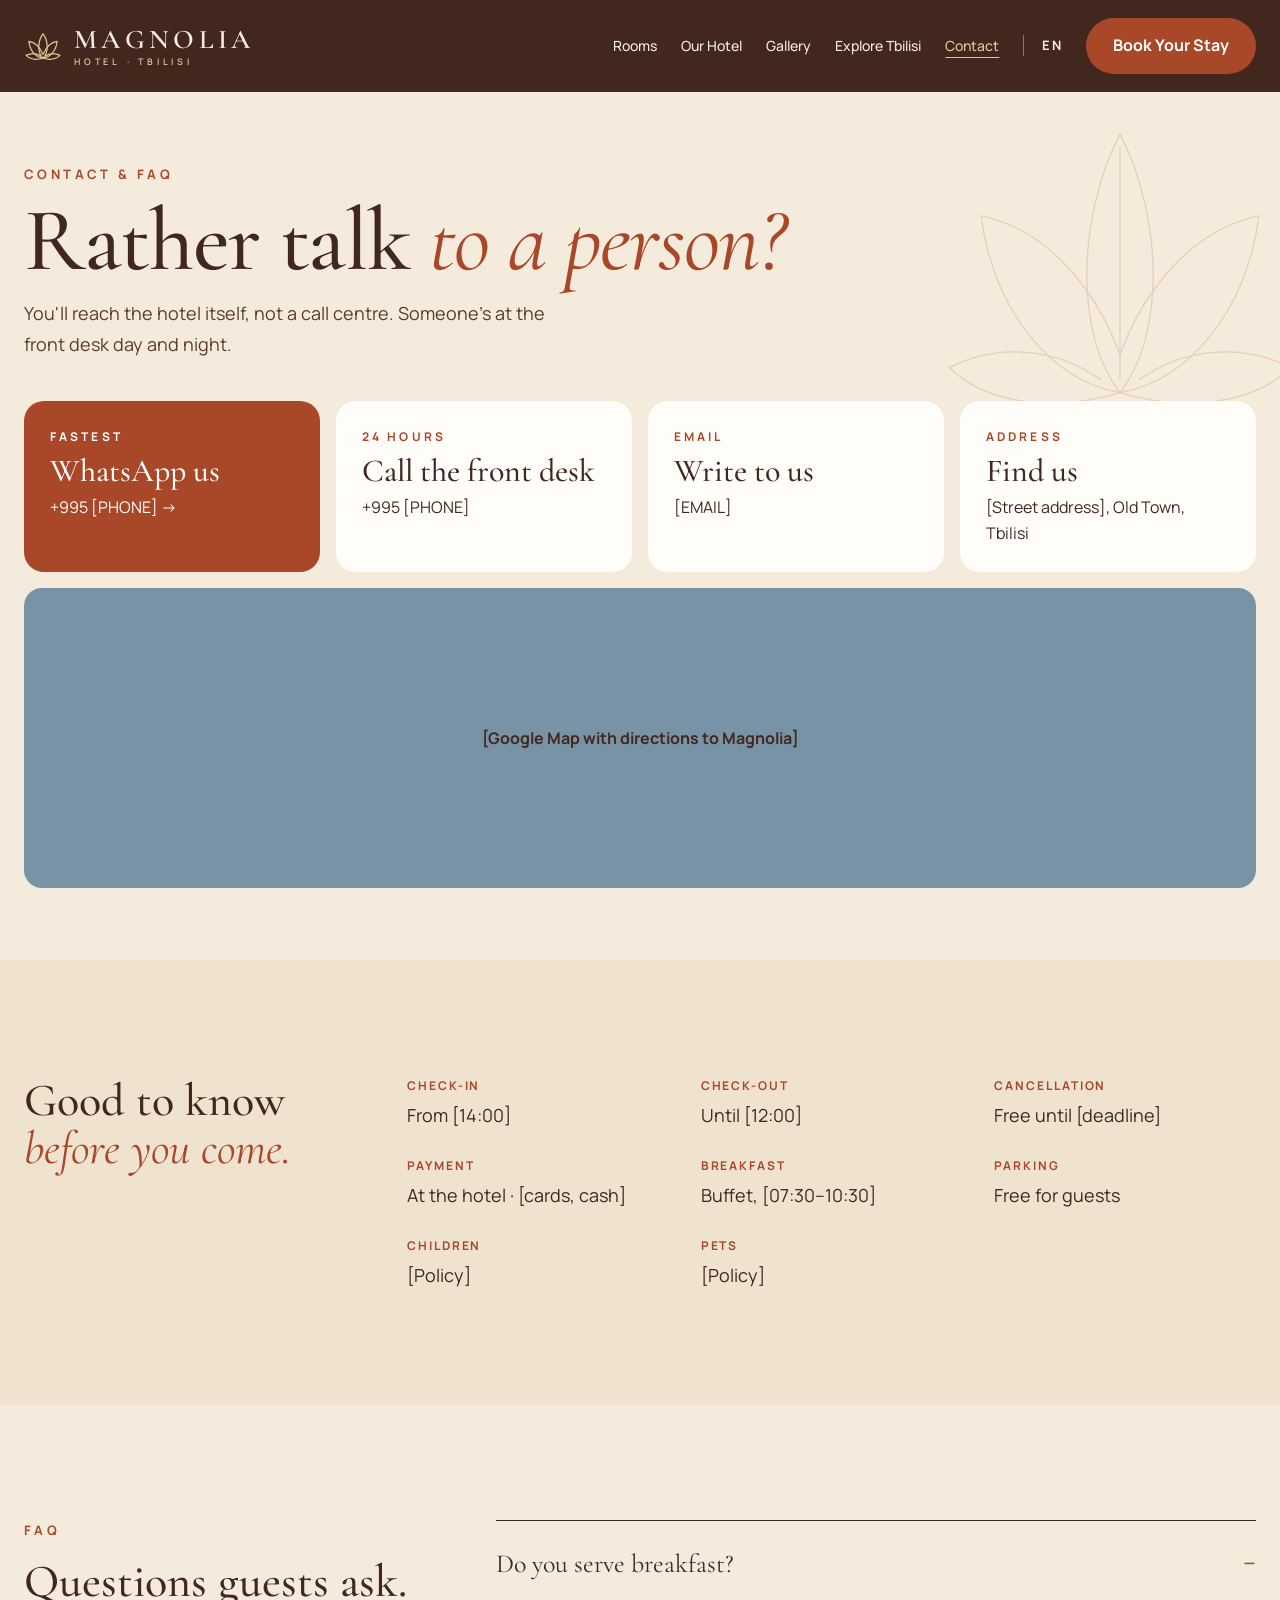
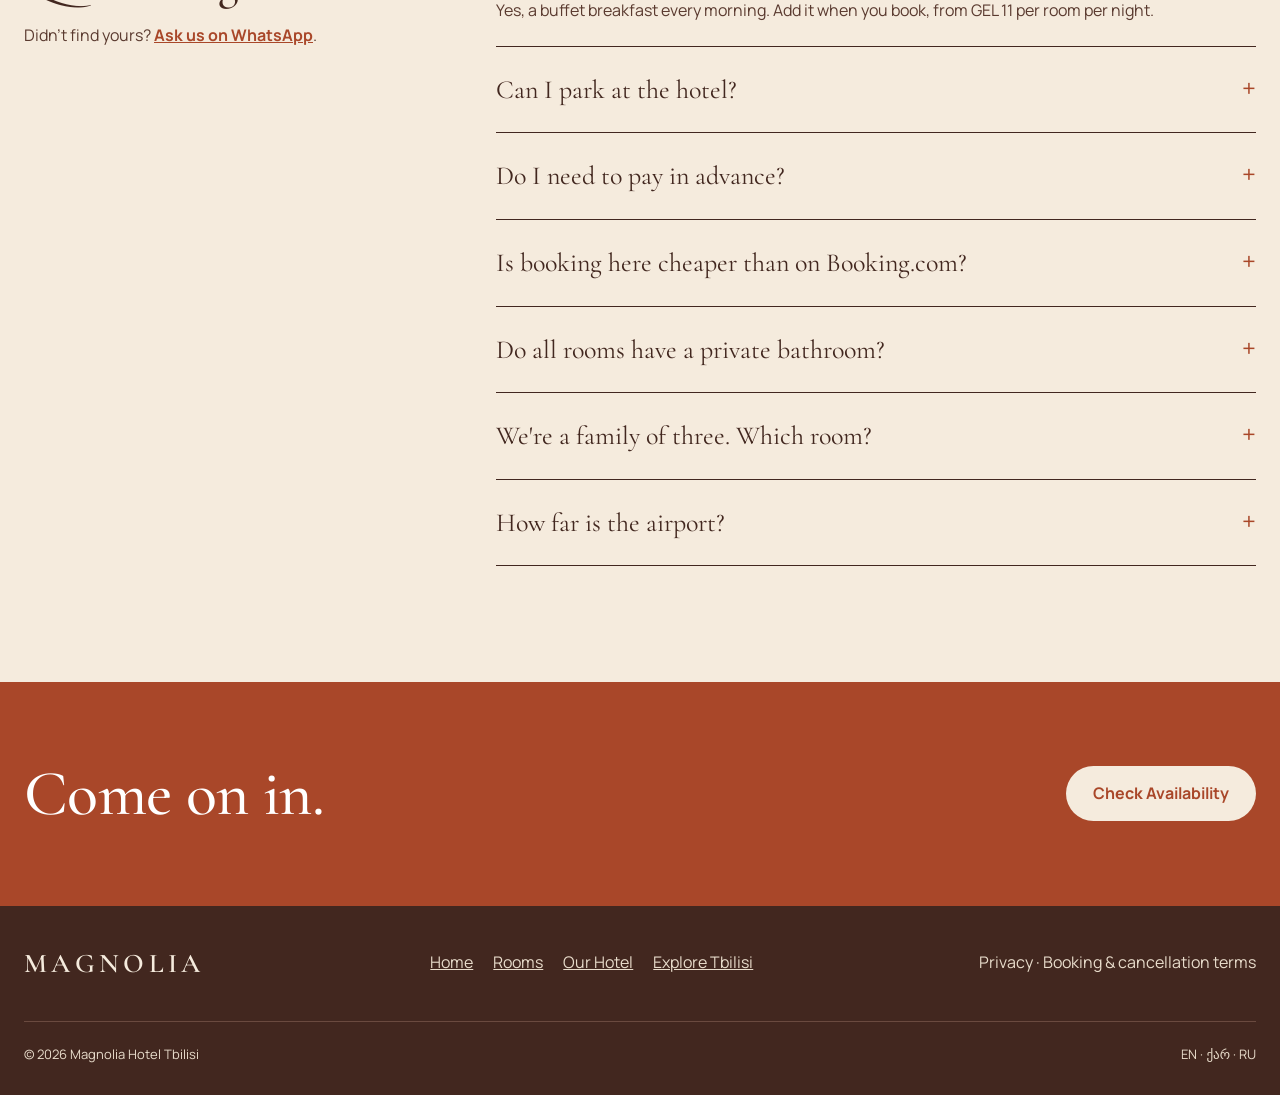
==== contact.html @ 1e83b97d "Add Magnolia Hotel website: 5 pages, booking flow, mobile layout Static HTML/CSS/JS site built from " ====
<!doctype html>
<html lang="en">
<head>
<meta charset="utf-8">
<meta name="viewport" content="width=device-width, initial-scale=1">
<title>Contact &amp; FAQ — Magnolia Hotel Tbilisi</title>
<meta name="description" content="Reach Magnolia Hotel by WhatsApp, phone or email. Check-in times, cancellation, payment, parking and answers to common questions.">
<meta name="theme-color" content="#42271F">
<link rel="icon" href="assets/img/favicon.svg" type="image/svg+xml">
<link rel="preconnect" href="https://fonts.googleapis.com">
<link rel="preconnect" href="https://fonts.gstatic.com" crossorigin>
<link href="https://fonts.googleapis.com/css2?family=Cormorant+Garamond:ital,wght@0,400;0,500;0,600;1,400;1,500&family=Manrope:wght@400;500;600;700&display=swap" rel="stylesheet">
<link rel="stylesheet" href="assets/css/styles.css">
<script type="application/ld+json">
{"@context":"https://schema.org","@type":"FAQPage","mainEntity":[
{"@type":"Question","name":"Do you serve breakfast?","acceptedAnswer":{"@type":"Answer","text":"Yes, a buffet breakfast every morning. Add it when you book, from GEL 11 per room per night."}},
{"@type":"Question","name":"Can I park at the hotel?","acceptedAnswer":{"@type":"Answer","text":"Yes. Parking is free for every guest."}},
{"@type":"Question","name":"Do I need to pay in advance?","acceptedAnswer":{"@type":"Answer","text":"No. You pay at the hotel."}},
{"@type":"Question","name":"Do all rooms have a private bathroom?","acceptedAnswer":{"@type":"Answer","text":"Yes, every room has its own bathroom, air conditioning, a flat-screen TV and free Wi-Fi."}}
]}
</script>
</head>
<body>
<svg width="0" height="0" style="position:absolute" aria-hidden="true">
<symbol id="mg-mark" viewBox="0 0 40 34"><g fill="none" stroke="currentColor" stroke-linejoin="round"><path d="M20 30 C14 24 14 12 20 4 C26 12 26 24 20 30Z"/><path d="M20 30 C12 29 6 22 5 12 C12 13 17 19 20 26"/><path d="M20 30 C28 29 34 22 35 12 C28 13 23 19 20 26"/><path d="M20 30 C13 32 6 31 2 27 C8 24 14 25 18 28"/><path d="M20 30 C27 32 34 31 38 27 C32 24 26 25 22 28"/></g></symbol>
<symbol id="mg-flower" viewBox="0 0 120 100"><g fill="none" stroke="currentColor" stroke-linejoin="round"><path d="M60 92 C46 74 46 38 60 10 C74 38 74 74 60 92Z"/><path d="M60 92 C38 88 20 66 16 36 C36 40 52 58 60 80"/><path d="M60 92 C82 88 100 66 104 36 C84 40 68 58 60 80"/><path d="M60 92 C40 98 18 96 6 84 C22 76 40 78 54 88"/><path d="M60 92 C80 98 102 96 114 84 C98 76 80 78 66 88"/><path d="M60 14 L60 88"/></g></symbol>
</svg>
<a class="skip-link" href="#main">Skip to content</a>

<header class="site-header">
<div class="container site-header__inner">
<a class="logo" href="index.html" aria-label="Magnolia Hotel Tbilisi — home">
<svg class="logo__mark" stroke-width="1.3"><use href="#mg-mark"/></svg>
<span class="logo__text"><span class="logo__name">MAGNOLIA</span><span class="logo__sub">HOTEL · TBILISI</span></span>
</a>
<button class="nav-toggle" type="button" aria-controls="site-nav" aria-expanded="false" data-nav-open aria-label="Open menu"><svg width="20" height="20" viewBox="0 0 24 24" fill="none" stroke="currentColor" stroke-width="1.8" stroke-linecap="round" aria-hidden="true"><path d="M4 8h16M4 16h16"/></svg></button>
<nav class="nav" id="site-nav" aria-label="Main">
<button class="nav-toggle nav-close" type="button" data-nav-close aria-label="Close menu"><svg width="20" height="20" viewBox="0 0 24 24" fill="none" stroke="currentColor" stroke-width="1.8" stroke-linecap="round" aria-hidden="true"><path d="M6 6l12 12M18 6L6 18"/></svg></button>
<a href="rooms.html">Rooms</a>
<a href="our-hotel.html">Our Hotel</a>
<a href="our-hotel.html#gallery">Gallery</a>
<a href="explore.html">Explore Tbilisi</a>
<a href="contact.html" aria-current="page">Contact</a>
<span class="nav__lang">EN</span>
<a class="btn btn--primary nav__cta" href="rooms.html">Book Your Stay</a>
</nav>
</div>
</header>

<main id="main">
<section class="container decor-host" style="padding-top:72px;padding-bottom:40px">
<svg class="decor decor--hide-sm" width="380" height="316" stroke-width=".4" style="right:-30px;top:10px;opacity:.18;color:var(--terracotta)" aria-hidden="true"><use href="#mg-flower"/></svg>
<div class="stack" style="gap:14px">
<p class="eyebrow">Contact &amp; FAQ</p>
<h1 class="display h1-page">Rather talk <em>to a person?</em></h1>
<p class="lead" style="max-width:560px">You'll reach the hotel itself, not a call centre. Someone's at the front desk day and night.</p>
</div>
</section>

<section class="container" aria-label="Ways to reach us" style="padding-bottom:72px">
<div class="contact-cards">
<a class="contact-card contact-card--accent" href="https://wa.me/995000000000"><span class="eyebrow">Fastest</span><strong>WhatsApp us</strong><span>+995 [PHONE] →</span></a>
<a class="contact-card" href="tel:+995000000000"><span class="eyebrow">24 hours</span><strong>Call the front desk</strong><span>+995 [PHONE]</span></a>
<a class="contact-card" href="mailto:hello@example.com"><span class="eyebrow">Email</span><strong>Write to us</strong><span>[EMAIL]</span></a>
<div class="contact-card"><span class="eyebrow">Address</span><strong>Find us</strong><address>[Street address], Old Town, Tbilisi</address></div>
</div>
<div class="map-ph" style="margin-top:16px">[Google Map with directions to Magnolia]</div>
</section>

<section class="section section--sand" aria-labelledby="know-h">
<div class="container" style="display:flex;flex-wrap:wrap;gap:40px">
<h2 id="know-h" class="h3" style="flex:1 1 260px">Good to know <em>before you come.</em></h2>
<dl class="facts" style="flex:3 1 600px">
<div><dt>CHECK-IN</dt><dd>From [14:00]</dd></div>
<div><dt>CHECK-OUT</dt><dd>Until [12:00]</dd></div>
<div><dt>CANCELLATION</dt><dd>Free until [deadline]</dd></div>
<div><dt>PAYMENT</dt><dd>At the hotel · [cards, cash]</dd></div>
<div><dt>BREAKFAST</dt><dd>Buffet, [07:30–10:30]</dd></div>
<div><dt>PARKING</dt><dd>Free for guests</dd></div>
<div><dt>CHILDREN</dt><dd>[Policy]</dd></div>
<div><dt>PETS</dt><dd>[Policy]</dd></div>
</dl>
</div>
</section>

<section class="section" aria-labelledby="faq-h">
<div class="container split" style="align-items:flex-start">
<div class="stack" style="flex:1 1 300px;gap:16px">
<p class="eyebrow">FAQ</p>
<h2 id="faq-h" class="h3">Questions guests ask.</h2>
<p class="lead" style="font-size:16px">Didn't find yours? <a href="https://wa.me/995000000000" style="font-weight:700">Ask us on WhatsApp</a>.</p>
</div>
<div class="faq" style="flex:2 1 560px">
<details open><summary>Do you serve breakfast?</summary><p>Yes, a buffet breakfast every morning. Add it when you book, from GEL 11 per room per night.</p></details>
<details><summary>Can I park at the hotel?</summary><p>Yes. Parking is free for every guest.</p></details>
<details><summary>Do I need to pay in advance?</summary><p>No. You pay at the hotel, and you can cancel free until [deadline].</p></details>
<details><summary>Is booking here cheaper than on Booking.com?</summary><p>It's never more expensive. If you find a lower price for the same room and dates, send it to us and we'll match it.</p></details>
<details><summary>Do all rooms have a private bathroom?</summary><p>Yes, every room has its own bathroom, air conditioning, a flat-screen TV and free Wi‑Fi.</p></details>
<details><summary>We're a family of three. Which room?</summary><p>The Triple Room: three beds and a balcony. For larger groups, we'll put you in rooms next to each other.</p></details>
<details><summary>How far is the airport?</summary><p>15 km. [Transfer info — confirm.]</p></details>
</div>
</div>
</section>

<section style="background:var(--terracotta);color:#fff">
<div class="container cta-band" style="padding-top:80px;padding-bottom:80px">
<h2 class="h2" style="color:#fff">Come on in.</h2>
<a class="btn btn--light" href="rooms.html">Check Availability</a>
</div>
</section>
</main>

<footer class="site-footer">
<div class="container">
<div class="footer-grid" style="align-items:center;padding:36px 0">
<span class="logo__name" style="color:var(--ivory)">MAGNOLIA</span>
<nav aria-label="Footer" style="flex-direction:row;flex-wrap:wrap;gap:20px"><a href="index.html">Home</a><a href="rooms.html">Rooms</a><a href="our-hotel.html">Our Hotel</a><a href="explore.html">Explore Tbilisi</a></nav>
<span>Privacy · Booking &amp; cancellation terms</span>
</div>
<div class="footer-bottom"><span>© 2026 Magnolia Hotel Tbilisi</span><span>EN · ქარ · RU</span></div>
</div>
</footer>

<div class="mobile-book" role="region" aria-label="Quick contact">
<span class="mobile-book__price">Questions?<strong>We answer</strong></span>
<a class="btn btn--primary" href="https://wa.me/995000000000">WhatsApp us</a>
</div>

<script src="assets/js/main.js" defer></script>
</body>
</html>
---- assets/css/styles.css ----
/* ==========================================================================
   Magnolia Hotel Tbilisi — styles
   Brand: Terracotta · Warm Ivory · Soft Gold · Dusty Blue · Dark Cocoa
   Type:  Cormorant Garamond (display) + Manrope (text)
   ========================================================================== */

:root {
  --terracotta: #A94729;
  --ivory: #F5EBDD;
  --gold: #B99559;
  --gold-light: #E2C796;
  --blue: #7793A5;
  --cocoa: #42271F;
  --cocoa-2: #533429;
  --sand: #EFE2CF;
  --paper: #FFFDF9;
  --text: #5A3A2F;
  --muted: #6B4A3E;
  --line: #E6D8C3;
  --line-2: #C9B497;
  --ok: #2F6B45;

  --font-display: 'Cormorant Garamond', Georgia, serif;
  --font-text: 'Manrope', system-ui, -apple-system, sans-serif;

  --container: 1360px;
  --gutter: 24px;
  --radius: 20px;
  --radius-lg: 28px;
  --shadow: 0 24px 60px rgba(66, 39, 31, 0.16);
}

*, *::before, *::after { box-sizing: border-box; }
html { scroll-behavior: smooth; -webkit-text-size-adjust: 100%; }
body {
  margin: 0;
  background: var(--ivory);
  color: var(--cocoa);
  font-family: var(--font-text);
  font-size: 16px;
  line-height: 1.6;
  -webkit-font-smoothing: antialiased;
}
img, svg { display: block; max-width: 100%; }
a { color: var(--terracotta); }
a:hover { color: var(--cocoa); }
button, input, select, textarea { font: inherit; color: inherit; }
:focus-visible { outline: 3px solid var(--gold); outline-offset: 3px; border-radius: 6px; }
.sr-only { position: absolute; width: 1px; height: 1px; padding: 0; margin: -1px; overflow: hidden; clip: rect(0 0 0 0); white-space: nowrap; border: 0; }
.skip-link { position: absolute; left: 16px; top: -60px; z-index: 100; background: var(--cocoa); color: var(--ivory); padding: 10px 16px; border-radius: 10px; }
.skip-link:focus { top: 16px; }

/* ---------- Layout ---------- */
.container { width: 100%; max-width: var(--container); margin: 0 auto; padding: 0 var(--gutter); }
.section { padding: clamp(72px, 9vw, 120px) 0; position: relative; }
.section--sand { background: var(--sand); }
.section--cocoa { background: var(--cocoa); color: var(--ivory); }
.decor-host { position: relative; z-index: 0; overflow: hidden; }
.decor { position: absolute; z-index: -1; pointer-events: none; }
.split { display: flex; flex-wrap: wrap; gap: clamp(40px, 6vw, 72px); align-items: center; }
.split > * { flex: 1 1 420px; min-width: 0; }
.stack { display: flex; flex-direction: column; gap: 22px; }
.section-head { display: flex; flex-wrap: wrap; gap: 20px 32px; align-items: flex-end; justify-content: space-between; margin-bottom: 40px; }

/* ---------- Type ---------- */
.eyebrow { font-size: 13px; font-weight: 700; letter-spacing: 0.26em; text-transform: uppercase; color: var(--terracotta); margin: 0; }
.section--cocoa .eyebrow, .on-dark .eyebrow { color: var(--gold); }
.display { font-family: var(--font-display); font-weight: 500; line-height: 0.95; letter-spacing: -0.015em; margin: 0; }
.display em, .h2 em, .h3 em { font-weight: 400; font-style: italic; color: var(--terracotta); }
.on-dark .display em, .section--cocoa .h2 em, .on-dark .h2 em { color: var(--gold-light); }
.h1 { font-size: clamp(52px, 8.5vw, 128px); }
.h1-page { font-size: clamp(48px, 7vw, 104px); }
.h2 { font-family: var(--font-display); font-weight: 500; font-size: clamp(40px, 5vw, 72px); line-height: 1; margin: 0; letter-spacing: -0.01em; }
.h3 { font-family: var(--font-display); font-weight: 500; font-size: clamp(32px, 3.6vw, 52px); line-height: 1.05; margin: 0; }
.lead { font-size: 18px; line-height: 1.75; color: var(--text); margin: 0; }
.section--cocoa .lead { color: #E8DCCB; }
.caption { font-family: var(--font-display); font-style: italic; font-size: 20px; margin: 0; }
.small { font-size: 13px; color: var(--muted); margin: 0; }

/* ---------- Buttons ---------- */
.btn { display: inline-flex; align-items: center; justify-content: center; gap: 10px; min-height: 52px; padding: 14px 26px; border-radius: 999px; font-weight: 700; font-size: 16px; text-decoration: none; border: 1px solid transparent; cursor: pointer; transition: transform .15s ease, background .15s ease, color .15s ease; }
.btn:hover { transform: translateY(-1px); }
.btn--primary { background: var(--terracotta); color: #fff; }
.btn--primary:hover { background: #923B21; color: #fff; }
.btn--dark { background: var(--cocoa); color: var(--ivory); }
.btn--dark:hover { background: #2F1B15; color: var(--ivory); }
.btn--light { background: var(--ivory); color: var(--terracotta); }
.btn--outline { border-color: var(--cocoa); color: var(--cocoa); background: transparent; }
.btn--outline-light { border-color: var(--ivory); color: var(--ivory); background: transparent; }
.btn--outline-light:hover { color: var(--ivory); background: rgba(245,235,221,.12); }
.btn--block { width: 100%; }
.link-arrow { display: inline-flex; align-items: center; gap: 8px; min-height: 44px; font-weight: 700; }

/* ---------- Logo ---------- */
.logo { display: inline-flex; align-items: center; gap: 12px; text-decoration: none; color: inherit; }
.logo:hover { color: inherit; }
.logo__mark { width: 38px; height: 32px; color: var(--gold-light); }
.logo__text { display: flex; flex-direction: column; line-height: 1; }
.logo__name { font-family: var(--font-display); font-size: 27px; font-weight: 600; letter-spacing: 0.16em; }
.logo__sub { font-size: 9px; font-weight: 600; letter-spacing: 0.42em; margin-top: 4px; color: var(--gold-light); }

/* ---------- Header ---------- */
.site-header { position: sticky; top: 0; z-index: 50; background: var(--cocoa); color: var(--ivory); transition: background .25s ease, box-shadow .25s ease; }
.site-header--overlay { position: absolute; left: 0; right: 0; background: transparent; }
.site-header--overlay.is-scrolled { position: fixed; background: rgba(66,39,31,.96); box-shadow: 0 6px 24px rgba(0,0,0,.18); }
.site-header__inner { display: flex; align-items: center; justify-content: space-between; gap: 18px; padding-top: 18px; padding-bottom: 18px; }
.nav { display: flex; align-items: center; gap: 24px; font-size: 14px; font-weight: 500; }
.nav a { color: var(--ivory); text-decoration: none; }
.nav a:hover, .nav a[aria-current="page"] { color: var(--gold-light); }
.nav a[aria-current="page"] { text-decoration: underline; text-underline-offset: 6px; }
.nav__lang { font-size: 13px; font-weight: 700; letter-spacing: .1em; border-left: 1px solid rgba(245,235,221,.4); padding-left: 18px; }
.nav__cta { color: #fff !important; }
.nav-toggle { display: none; width: 46px; height: 46px; border-radius: 50%; border: 1px solid rgba(245,235,221,.5); background: transparent; color: var(--ivory); align-items: center; justify-content: center; cursor: pointer; }

@media (max-width: 1080px) {
  .nav-toggle { display: inline-flex; }
  .nav { position: fixed; inset: 0; z-index: 60; flex-direction: column; align-items: flex-start; justify-content: center; gap: 22px; padding: 96px 32px 40px; background: var(--cocoa); font-size: 24px; font-family: var(--font-display); transform: translateX(100%); transition: transform .3s ease; visibility: hidden; }
  .nav.is-open { transform: none; visibility: visible; }
  .nav__lang { border: 0; padding: 0; font-family: var(--font-text); font-size: 15px; }
  .nav__cta { font-family: var(--font-text); font-size: 16px; margin-top: 8px; }
  .nav-close { position: absolute; top: 20px; right: 24px; }
}
@media (min-width: 1081px) { .nav-close { display: none; } }

/* ---------- Hero ---------- */
.hero { position: relative; min-height: min(100vh, 900px); display: flex; flex-direction: column; color: var(--ivory); background: var(--cocoa); overflow: hidden; }
.hero__img { position: absolute; inset: 0; width: 100%; height: 100%; object-fit: cover; object-position: center 58%; }
.hero__shade { position: absolute; inset: 0; background: linear-gradient(180deg, rgba(66,39,31,.72) 0%, rgba(66,39,31,.12) 30%, rgba(66,39,31,.3) 55%, rgba(66,39,31,.9) 100%); }
.hero__content { position: relative; z-index: 2; flex-grow: 1; display: flex; flex-direction: column; justify-content: flex-end; padding-top: 130px; padding-bottom: 150px; }
.hero__copy { max-width: 900px; display: flex; flex-direction: column; gap: 18px; }
.hero .eyebrow { color: var(--gold-light); }
.hero .display em { color: var(--gold-light); }
.hero__sub { font-size: 20px; margin: 0; }
.hero__actions { display: flex; flex-wrap: wrap; align-items: center; gap: 12px 22px; padding-top: 6px; }
.hero__story { display: inline-flex; align-items: center; gap: 10px; min-height: 44px; color: var(--ivory); font-weight: 700; text-decoration: none; }
.hero__story:hover { color: var(--gold-light); }
.hero__story-icon { width: 40px; height: 40px; border-radius: 50%; border: 1px solid currentColor; display: flex; align-items: center; justify-content: center; }

.page-banner { position: relative; min-height: 480px; display: flex; align-items: flex-end; color: var(--ivory); background: var(--cocoa); }
.page-banner img { position: absolute; inset: 0; width: 100%; height: 100%; object-fit: cover; }
.page-banner::after { content: ""; position: absolute; inset: 0; background: linear-gradient(0deg, rgba(66,39,31,.9) 0%, rgba(66,39,31,.12) 65%); }
.page-banner .container { position: relative; z-index: 1; padding-top: 48px; padding-bottom: 48px; display: flex; flex-direction: column; gap: 14px; }
.page-banner .eyebrow { color: var(--gold-light); }
.page-banner .display em { color: var(--gold-light); }

/* ---------- Booking bar ---------- */
.booking { position: relative; z-index: 3; margin-top: -84px; }
.booking__form { background: var(--paper); border-radius: 22px; box-shadow: var(--shadow); padding: 14px; display: grid; grid-template-columns: repeat(auto-fit, minmax(200px, 1fr)); gap: 10px; }
.field { display: flex; align-items: center; gap: 12px; border: 1px solid var(--line); border-radius: 14px; padding: 10px 14px; background: #fff; }
.field svg { flex: none; color: var(--terracotta); }
.field__body { display: flex; flex-direction: column; gap: 2px; flex-grow: 1; min-width: 0; }
.field__label { font-size: 12px; font-weight: 700; color: var(--muted); }
.field input, .field select { border: 0; background: transparent; padding: 0; min-height: 26px; font-weight: 600; font-size: 15px; color: var(--cocoa); width: 100%; }
.booking__note { margin: 14px 4px 0; text-align: center; font-size: 14px; color: var(--muted); }
.booking__note strong { color: var(--terracotta); }

/* ---------- Trust strip ---------- */
.trust { list-style: none; margin: 0; padding: 44px 0 0; display: grid; grid-template-columns: repeat(auto-fit, minmax(160px, 1fr)); gap: 8px; }
.trust li { display: flex; flex-direction: column; align-items: center; text-align: center; gap: 8px; padding: 16px 8px; }
.trust svg { width: 34px; height: 34px; color: var(--terracotta); }
.trust strong { font-size: 15px; }
.trust span { font-size: 13px; color: var(--muted); }

.ornament { display: flex; align-items: center; justify-content: center; gap: 18px; padding-top: 56px; color: var(--terracotta); }
.ornament::before, .ornament::after { content: ""; width: 120px; height: 1px; background: var(--line-2); }

/* ---------- Figures ---------- */
.figure { margin: 0; display: flex; flex-direction: column; gap: 10px; }
.figure img { width: 100%; object-fit: cover; border-radius: 18px; }
.arch { border-radius: 280px 280px 20px 20px !important; }
.arch-sm { border-radius: 160px 160px 16px 16px !important; }

/* ---------- Magnolia story ---------- */
.magnolia__media { position: relative; }
.magnolia__media img { width: 100%; height: clamp(440px, 52vw, 720px); object-fit: cover; }
.badge-127 { position: absolute; left: 24px; bottom: 24px; width: 136px; height: 136px; border-radius: 50%; background: var(--cocoa); color: var(--ivory); display: flex; flex-direction: column; align-items: center; justify-content: center; text-align: center; }
.badge-127 b { font-family: var(--font-display); font-size: 52px; font-weight: 600; line-height: 1; }
.badge-127 span { font-size: 11px; font-weight: 700; letter-spacing: .18em; color: var(--gold-light); }
.since { display: flex; align-items: center; gap: 14px; font-family: var(--font-display); font-style: italic; font-size: 20px; color: var(--muted); }
.since::before { content: ""; width: 48px; height: 1px; background: var(--terracotta); }

/* ---------- Room preview cards (home) ---------- */
.cards { display: grid; grid-template-columns: repeat(auto-fit, minmax(290px, 1fr)); gap: 24px; }
.room-card { background: var(--paper); border-radius: 22px; overflow: hidden; text-decoration: none; color: var(--cocoa); display: flex; flex-direction: column; transition: transform .2s ease, box-shadow .2s ease; }
.room-card:hover { color: var(--cocoa); transform: translateY(-3px); box-shadow: 0 18px 40px rgba(66,39,31,.12); }
.room-card img { width: 100%; height: 280px; object-fit: cover; }
.room-card__body { padding: 20px 22px; display: flex; align-items: center; justify-content: space-between; gap: 12px; }
.room-card__name { font-family: var(--font-display); font-size: 28px; font-weight: 600; display: block; }
.room-card__meta { font-size: 14px; color: var(--muted); }
.price { display: flex; flex-direction: column; align-items: flex-end; }
.price s { font-size: 13px; color: var(--muted); }
.price strong { font-family: var(--font-display); font-size: 28px; line-height: 1.1; }

/* ---------- Book direct ---------- */
.direct { background: var(--cocoa); color: var(--ivory); border-radius: var(--radius-lg); padding: clamp(28px, 5vw, 56px); display: flex; flex-wrap: wrap; gap: 40px; align-items: center; }
.direct > div { flex: 1 1 320px; }
.direct ul { flex: 1.4 1 460px; list-style: none; margin: 0; padding: 0; display: grid; grid-template-columns: repeat(auto-fit, minmax(200px, 1fr)); gap: 14px; }
.direct li { background: var(--cocoa-2); border-radius: 18px; padding: 22px; display: flex; flex-direction: column; gap: 8px; }
.direct li strong { font-family: var(--font-display); font-size: 26px; font-weight: 500; color: var(--gold-light); line-height: 1.1; }
.direct li span { font-size: 14px; line-height: 1.55; color: #E8DCCB; }
.direct a { color: var(--gold-light); }

/* ---------- Reviews ---------- */
.rating { display: flex; align-items: center; gap: 14px; flex-wrap: wrap; }
.rating__score { background: var(--cocoa); color: var(--ivory); font-family: var(--font-display); font-size: 30px; font-weight: 600; border-radius: 14px; padding: 6px 14px; }
.reviews { display: grid; grid-template-columns: repeat(auto-fit, minmax(290px, 1fr)); gap: 22px; }
.review { margin: 0; background: var(--ivory); border-radius: 18px; padding: 30px; display: flex; flex-direction: column; gap: 16px; }
.review__stars { color: var(--terracotta); letter-spacing: 3px; }
.review p { margin: 0; font-family: var(--font-display); font-size: 24px; line-height: 1.35; }
.review footer { font-size: 14px; color: var(--muted); }

/* ---------- Tiles (more of Magnolia) ---------- */
.tiles { display: grid; grid-template-columns: repeat(auto-fit, minmax(270px, 1fr)); gap: 22px; }
.tile { position: relative; display: block; height: 340px; border-radius: 22px; overflow: hidden; color: var(--ivory); text-decoration: none; }
.tile:hover { color: var(--ivory); }
.tile img { width: 100%; height: 100%; object-fit: cover; transition: transform .5s ease; }
.tile:hover img { transform: scale(1.04); }
.tile::after { content: ""; position: absolute; inset: 40% 0 0 0; background: linear-gradient(0deg, rgba(66,39,31,.9), rgba(66,39,31,0)); }
.tile__text { position: absolute; left: 24px; right: 24px; bottom: 22px; z-index: 1; display: flex; flex-direction: column; gap: 4px; }
.tile__text strong { font-family: var(--font-display); font-size: 32px; font-weight: 500; line-height: 1.05; }
.tile__text span { font-size: 14px; }

/* ---------- CTA split ---------- */
.cta-split { background: var(--terracotta); color: #fff; display: flex; flex-wrap: wrap; }
.cta-split__text { flex: 1 1 520px; padding: clamp(56px, 7vw, 112px) clamp(24px, 6vw, 96px); display: flex; flex-direction: column; justify-content: center; gap: 22px; }
.cta-split__text .eyebrow { color: var(--ivory); }
.cta-split__media { flex: 1 1 420px; min-height: 460px; position: relative; }
.cta-split__media img { position: absolute; inset: 0; width: 100%; height: 100%; object-fit: cover; }
.cta-band { display: flex; flex-wrap: wrap; gap: 24px; align-items: center; justify-content: space-between; }

/* ---------- Footer ---------- */
.site-footer { background: var(--cocoa); color: #E8DCCB; }
.site-footer a { color: #E8DCCB; }
.site-footer a:hover { color: var(--gold-light); }
.footer-pattern { display: block; width: 100%; height: 36px; opacity: .4; }
.footer-grid { display: flex; flex-wrap: wrap; gap: 40px; justify-content: space-between; padding: 48px 0 36px; }
.footer-grid address { font-style: normal; line-height: 1.8; }
.footer-grid nav, .footer-col { display: flex; flex-direction: column; gap: 8px; }
.footer-bottom { display: flex; flex-wrap: wrap; gap: 16px; justify-content: space-between; border-top: 1px solid #6A4A3F; padding: 22px 0 30px; font-size: 13px; }
.social { display: flex; gap: 10px; }
.social a { width: 44px; height: 44px; border-radius: 50%; border: 1px solid #6A4A3F; display: flex; align-items: center; justify-content: center; }

/* ---------- Mobile booking bar ---------- */
.mobile-book { display: none; }
@media (max-width: 767px) {
  .mobile-book { display: flex; position: fixed; left: 0; right: 0; bottom: 0; z-index: 40; background: var(--ivory); padding: 12px 18px calc(12px + env(safe-area-inset-bottom)); align-items: center; justify-content: space-between; gap: 12px; box-shadow: 0 -10px 30px rgba(0,0,0,.18); transform: translateY(110%); transition: transform .25s ease; }
  .mobile-book.is-visible { transform: none; }
  .mobile-book__price { display: flex; flex-direction: column; font-size: 12px; color: var(--muted); line-height: 1.2; }
  .mobile-book__price strong { font-family: var(--font-display); font-size: 26px; color: var(--cocoa); }
  .mobile-book__price em { font-style: normal; font-family: var(--font-text); font-size: 12px; font-weight: 700; color: var(--terracotta); }
  body.has-mobile-book { padding-bottom: 84px; }
}

/* ==========================================================================
   Rooms & booking page
   ========================================================================== */
.search { background: var(--paper); border-radius: 22px; box-shadow: 0 16px 40px rgba(66,39,31,.1); padding: 16px; display: grid; grid-template-columns: repeat(auto-fit, minmax(210px, 1fr)); gap: 12px; }
.stepper { display: flex; align-items: center; justify-content: space-between; gap: 10px; border: 1px solid var(--line); border-radius: 14px; padding: 8px 10px 8px 14px; background: #fff; }
.stepper__value { display: flex; flex-direction: column; }
.stepper__value strong { font-size: 16px; }
.stepper__btns { display: flex; gap: 8px; }
.round-btn { width: 44px; height: 44px; border-radius: 50%; border: 1px solid var(--line-2); background: #fff; color: var(--cocoa); font-size: 20px; line-height: 1; cursor: pointer; }
.round-btn:disabled { opacity: .35; cursor: not-allowed; }
.search-summary { display: flex; flex-wrap: wrap; gap: 8px 22px; align-items: center; justify-content: space-between; margin-top: 16px; font-size: 14px; }
.ticks { display: flex; flex-wrap: wrap; gap: 6px 18px; color: var(--ok); font-weight: 600; }

.room-list { display: flex; flex-direction: column; gap: 22px; padding-top: 28px; }
.room { background: var(--paper); border-radius: 24px; overflow: hidden; box-shadow: 0 1px 0 var(--line); }
.room__main { display: flex; flex-wrap: wrap; }
.room__media { flex: 1 0 280px; max-width: 460px; position: relative; min-height: 300px; background: #E9DCC8; }
.room__media img { position: absolute; inset: 0; width: 100%; height: 100%; object-fit: cover; }
.room__placeholder { position: absolute; inset: 0; display: flex; flex-direction: column; align-items: center; justify-content: center; gap: 10px; color: var(--muted); font-size: 14px; font-weight: 600; }
.tag { position: absolute; top: 14px; font-size: 12px; font-weight: 700; padding: 6px 12px; border-radius: 999px; }
.tag--deal { left: 14px; background: var(--terracotta); color: #fff; font-size: 13px; }
.tag--left { right: 14px; background: var(--paper); color: var(--cocoa); }
.room__body { flex: 1 1 460px; padding: 28px; display: flex; flex-wrap: wrap; gap: 24px; }
.room__info { flex: 1 1 280px; display: flex; flex-direction: column; gap: 14px; }
.room__name { font-family: var(--font-display); font-weight: 600; font-size: 38px; line-height: 1; margin: 0; }
.meta { display: flex; flex-wrap: wrap; gap: 8px 16px; font-size: 14px; color: var(--text); list-style: none; margin: 0; padding: 0; }
.meta li { display: flex; align-items: center; gap: 6px; }
.meta svg { color: var(--terracotta); flex: none; }
.room__price { flex: 1 1 220px; display: flex; flex-direction: column; justify-content: space-between; gap: 16px; border-left: 1px solid var(--line); padding-left: 24px; }
.room__price .big { display: flex; align-items: baseline; gap: 8px; }
.room__price .big strong { font-family: var(--font-display); font-size: 42px; line-height: 1; }
.room__price .big s { color: var(--muted); }

.panel { background: var(--sand); border-top: 1px solid var(--line); padding: 28px; display: flex; flex-wrap: wrap; gap: 28px; }
.panel__left { flex: 1 1 380px; display: flex; flex-direction: column; gap: 18px; }
.thumbs { display: grid; grid-template-columns: repeat(3, minmax(0, 1fr)); gap: 10px; }
.thumbs img, .thumbs .ph { width: 100%; height: 130px; object-fit: cover; border-radius: 12px; }
.thumbs .ph { background: #E2D2BA; display: flex; align-items: center; justify-content: center; font-size: 12px; color: var(--muted); }
.checks { list-style: none; margin: 0; padding: 0; display: grid; grid-template-columns: repeat(2, minmax(0, 1fr)); gap: 10px 18px; font-size: 15px; }
.checks li::before { content: "✓ "; color: var(--ok); font-weight: 700; }
.panel__right { flex: 1 1 420px; background: var(--paper); border-radius: 20px; padding: 24px; display: flex; flex-direction: column; gap: 18px; }
.steps { list-style: none; margin: 0; padding: 0; display: flex; gap: 8px; font-size: 13px; font-weight: 700; }
.steps li { flex: 1 1 0; text-align: center; padding: 8px 6px; border-radius: 999px; border: 1px solid #D9C7AE; color: var(--muted); }
.steps li.is-active { background: var(--cocoa); border-color: var(--cocoa); color: var(--ivory); }
.rate { display: flex; justify-content: space-between; align-items: center; gap: 12px; width: 100%; text-align: left; font-weight: 600; border-radius: 14px; padding: 14px 16px; cursor: pointer; min-height: 60px; background: #fff; border: 1px solid #D9C7AE; color: var(--cocoa); }
.rate[aria-pressed="true"] { background: var(--ivory); border: 2px solid var(--terracotta); padding: 13px 15px; }
.rate small { display: block; font-size: 13px; font-weight: 500; color: var(--muted); }
.summary { border-top: 1px solid var(--line); padding-top: 14px; display: flex; flex-direction: column; gap: 8px; font-size: 15px; }
.summary div { display: flex; justify-content: space-between; gap: 12px; }
.summary .muted { color: var(--muted); }
.summary .total { align-items: baseline; padding-top: 6px; }
.summary .total strong:last-child { font-family: var(--font-display); font-size: 34px; }
.ok-note { font-size: 13px; color: var(--ok); font-weight: 600; margin: 0; }
.form-grid { display: grid; grid-template-columns: repeat(auto-fit, minmax(180px, 1fr)); gap: 12px; }
.input { display: flex; flex-direction: column; gap: 6px; font-size: 13px; font-weight: 700; }
.input input, .input select, .input textarea { font-weight: 500; font-size: 16px; border: 1px solid #D9C7AE; border-radius: 12px; padding: 12px 14px; background: #fff; color: var(--cocoa); }
.input textarea { resize: vertical; }
.done-icon { width: 56px; height: 56px; border-radius: 50%; background: var(--ok); color: #fff; display: flex; align-items: center; justify-content: center; }
.hint-box { border: 1px dashed var(--line-2); border-radius: 18px; padding: 20px 24px; display: flex; flex-wrap: wrap; gap: 12px; align-items: center; justify-content: space-between; }
.why { background: var(--cocoa); color: var(--ivory); border-radius: 24px; padding: 32px; display: grid; grid-template-columns: repeat(auto-fit, minmax(220px, 1fr)); gap: 24px; }
.why strong { display: block; font-family: var(--font-display); font-size: 26px; font-weight: 500; color: var(--gold-light); }
.why span { font-size: 14px; color: #E8DCCB; }

/* ---------- Lists, extras, FAQ ---------- */
.list-row { display: flex; justify-content: space-between; gap: 16px; padding: 14px 0; border-bottom: 1px solid #D9C7AE; }
.list-row--lg span:first-child { font-family: var(--font-display); font-size: 26px; }
.list-row span:last-child { color: var(--muted); white-space: nowrap; }
.section--cocoa .list-row { border-color: #6A4A3F; }
.section--cocoa .list-row span:last-child { color: #E8DCCB; }
.list-title { margin: 0 0 6px; font-size: 13px; font-weight: 700; letter-spacing: .22em; color: var(--terracotta); text-transform: uppercase; }
.map-ph { background: var(--blue); border-radius: 18px; min-height: 300px; display: flex; align-items: center; justify-content: center; color: var(--cocoa); font-weight: 700; text-align: center; padding: 20px; }
.extras { display: grid; grid-template-columns: repeat(auto-fit, minmax(220px, 1fr)); gap: 14px; }
.extra { background: var(--ivory); border-radius: 16px; padding: 22px; display: flex; flex-direction: column; gap: 6px; }
.section:not(.section--sand) .extra { background: var(--sand); }
.extra span { font-size: 14px; color: var(--muted); }
.cards-dark { display: grid; grid-template-columns: repeat(auto-fit, minmax(240px, 1fr)); gap: 16px; }
.cards-dark > div { background: var(--cocoa-2); border-radius: 18px; padding: 24px; display: flex; flex-direction: column; gap: 8px; }
.cards-dark strong { font-family: var(--font-display); font-size: 26px; font-weight: 500; color: var(--gold-light); }
.cards-dark span { font-size: 15px; color: #E8DCCB; }
.facts { margin: 0; display: grid; grid-template-columns: repeat(auto-fit, minmax(200px, 1fr)); gap: 26px 32px; }
.facts dt { font-size: 12px; font-weight: 700; letter-spacing: .16em; color: var(--terracotta); }
.facts dd { margin: 6px 0 0; font-size: 18px; }
.faq details { border-top: 1px solid var(--cocoa); padding: 22px 0; }
.faq details:last-child { border-bottom: 1px solid var(--cocoa); }
.faq summary { font-family: var(--font-display); font-size: 26px; cursor: pointer; list-style: none; display: flex; justify-content: space-between; gap: 16px; }
.faq summary::-webkit-details-marker { display: none; }
.faq summary::after { content: "+"; font-family: var(--font-text); font-size: 24px; color: var(--terracotta); }
.faq details[open] summary::after { content: "–"; }
.faq p { margin: 12px 0 0; font-size: 16px; line-height: 1.7; color: var(--text); }
.contact-cards { display: grid; grid-template-columns: repeat(auto-fit, minmax(230px, 1fr)); gap: 16px; }
.contact-card { background: var(--paper); color: var(--cocoa); text-decoration: none; border-radius: 20px; padding: 26px; display: flex; flex-direction: column; gap: 8px; }
.contact-card:hover { color: var(--cocoa); }
.contact-card--accent { background: var(--terracotta); color: #fff; }
.contact-card--accent:hover { color: #fff; }
.contact-card .eyebrow { font-size: 12px; }
.contact-card--accent .eyebrow { color: #fff; }
.contact-card strong { font-family: var(--font-display); font-size: 32px; font-weight: 500; line-height: 1.05; }
.contact-card address { font-style: normal; }

/* ---------- Gallery ---------- */
.chips { display: flex; flex-wrap: wrap; gap: 8px; }
.chip { font-size: 14px; font-weight: 600; border: 1px solid var(--line-2); background: transparent; color: var(--cocoa); border-radius: 999px; padding: 10px 18px; min-height: 44px; cursor: pointer; }
.chip[aria-pressed="true"] { background: var(--cocoa); border-color: var(--cocoa); color: var(--ivory); font-weight: 700; }
.gallery { display: flex; flex-wrap: wrap; gap: 18px; }
.gallery .figure { flex: 1 1 300px; }
.gallery .figure--wide { flex: 2 1 520px; }
.gallery img { height: 400px; }
.gallery .figure[hidden] { display: none; }

/* ---------- Responsive ---------- */
@media (max-width: 767px) {
  :root { --gutter: 18px; }
  .hero { min-height: 92vh; }
  .hero__content { padding-top: 110px; padding-bottom: 120px; }
  .hero__sub { font-size: 18px; }
  .booking { margin-top: -64px; }
  .booking__form { grid-template-columns: 1fr 1fr; }
  .booking__form .field:nth-child(3), .booking__form .btn { grid-column: 1 / -1; }
  .trust { grid-template-columns: 1fr 1fr; padding-top: 28px; }
  .trust li { padding: 12px 4px; }
  .ornament { padding-top: 32px; }
  .ornament::before, .ornament::after { width: 64px; }
  .room__media { max-width: none; min-height: 240px; }
  .room__body { padding: 22px; }
  .room__price { border-left: 0; padding-left: 0; border-top: 1px solid var(--line); padding-top: 16px; }
  .panel { padding: 18px; }
  .panel__right { padding: 18px; }
  .checks { grid-template-columns: 1fr; }
  .thumbs img, .thumbs .ph { height: 96px; }
  .badge-127 { width: 110px; height: 110px; left: 16px; bottom: 16px; }
  .badge-127 b { font-size: 42px; }
  .gallery img { height: 280px; }
  .tile { height: 260px; }
  .cta-split__media { min-height: 320px; }
  .faq summary { font-size: 22px; }
  .decor--hide-sm { display: none; }
  .room-card img { height: 230px; }
  .search { grid-template-columns: 1fr; }
}

@media (prefers-reduced-motion: reduce) {
  *, *::before, *::after { transition: none !important; animation: none !important; scroll-behavior: auto !important; }
}
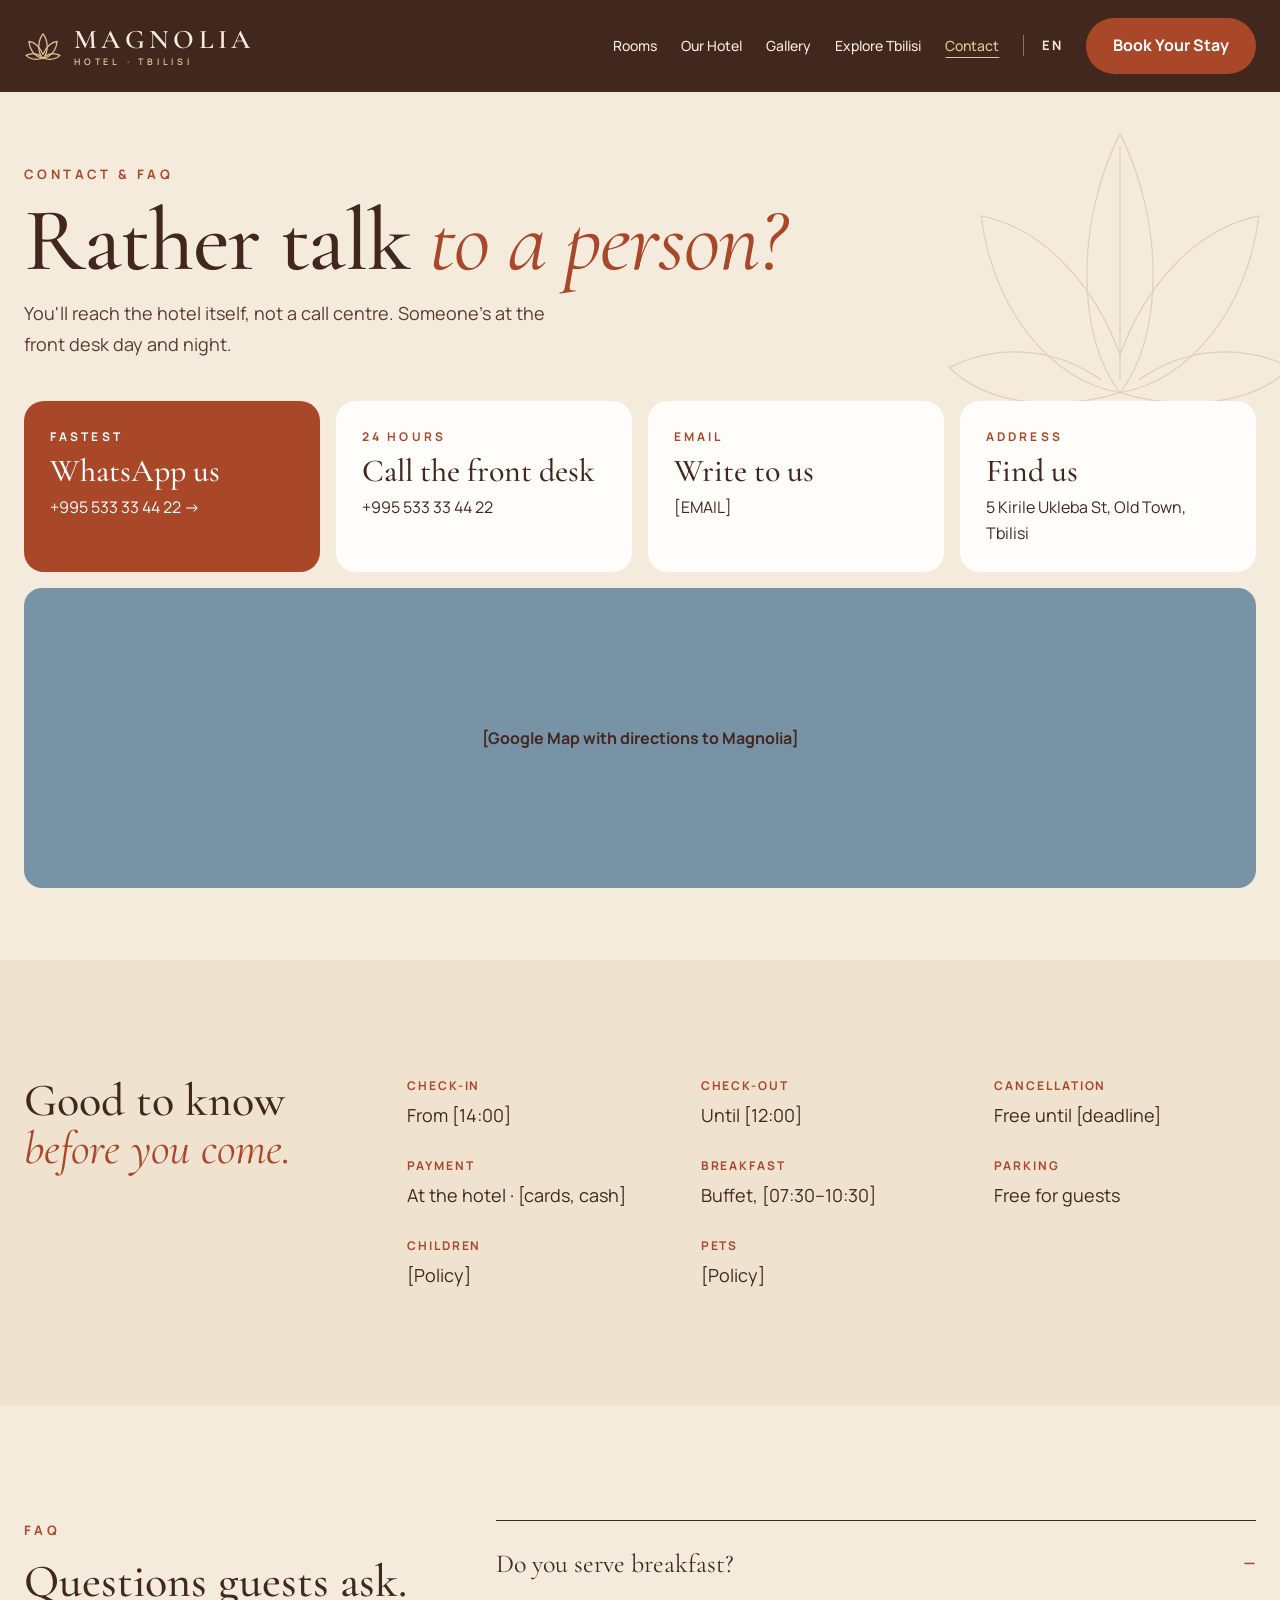
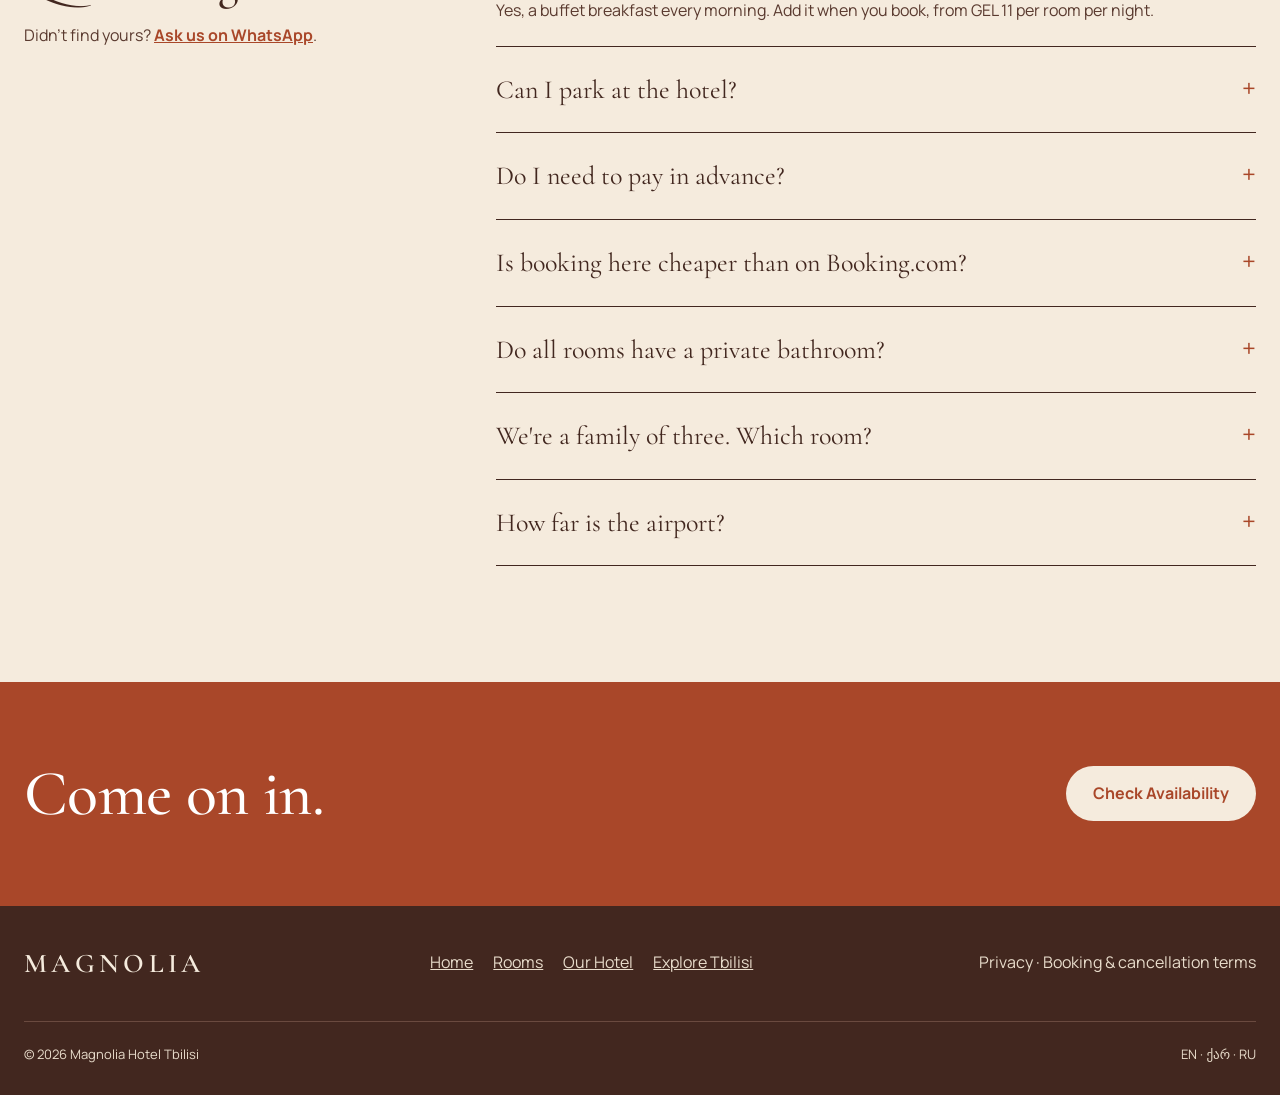
==== commit 5347bda1: "Add hotel address and phone; fix booking bar overflow on phones Address: 5 Kirile Ukleba St, Tbilisi" ====
--- a/contact.html
+++ b/contact.html
@@ -59,10 +59,10 @@
 
 <section class="container" aria-label="Ways to reach us" style="padding-bottom:72px">
 <div class="contact-cards">
-<a class="contact-card contact-card--accent" href="https://wa.me/995000000000"><span class="eyebrow">Fastest</span><strong>WhatsApp us</strong><span>+995 [PHONE] →</span></a>
-<a class="contact-card" href="tel:+995000000000"><span class="eyebrow">24 hours</span><strong>Call the front desk</strong><span>+995 [PHONE]</span></a>
+<a class="contact-card contact-card--accent" href="https://wa.me/995533334422"><span class="eyebrow">Fastest</span><strong>WhatsApp us</strong><span>+995 533 33 44 22 →</span></a>
+<a class="contact-card" href="tel:+995533334422"><span class="eyebrow">24 hours</span><strong>Call the front desk</strong><span>+995 533 33 44 22</span></a>
 <a class="contact-card" href="mailto:hello@example.com"><span class="eyebrow">Email</span><strong>Write to us</strong><span>[EMAIL]</span></a>
-<div class="contact-card"><span class="eyebrow">Address</span><strong>Find us</strong><address>[Street address], Old Town, Tbilisi</address></div>
+<div class="contact-card"><span class="eyebrow">Address</span><strong>Find us</strong><address>5 Kirile Ukleba St, Old Town, Tbilisi</address></div>
 </div>
 <div class="map-ph" style="margin-top:16px">[Google Map with directions to Magnolia]</div>
 </section>
@@ -88,7 +88,7 @@
 <div class="stack" style="flex:1 1 300px;gap:16px">
 <p class="eyebrow">FAQ</p>
 <h2 id="faq-h" class="h3">Questions guests ask.</h2>
-<p class="lead" style="font-size:16px">Didn't find yours? <a href="https://wa.me/995000000000" style="font-weight:700">Ask us on WhatsApp</a>.</p>
+<p class="lead" style="font-size:16px">Didn't find yours? <a href="https://wa.me/995533334422" style="font-weight:700">Ask us on WhatsApp</a>.</p>
 </div>
 <div class="faq" style="flex:2 1 560px">
 <details open><summary>Do you serve breakfast?</summary><p>Yes, a buffet breakfast every morning. Add it when you book, from GEL 11 per room per night.</p></details>
@@ -123,7 +123,7 @@
 
 <div class="mobile-book" role="region" aria-label="Quick contact">
 <span class="mobile-book__price">Questions?<strong>We answer</strong></span>
-<a class="btn btn--primary" href="https://wa.me/995000000000">WhatsApp us</a>
+<a class="btn btn--primary" href="https://wa.me/995533334422">WhatsApp us</a>
 </div>
 
 <script src="assets/js/main.js" defer></script>
--- a/assets/css/styles.css
+++ b/assets/css/styles.css
@@ -367,7 +367,10 @@
   .hero__content { padding-top: 110px; padding-bottom: 120px; }
   .hero__sub { font-size: 18px; }
   .booking { margin-top: -64px; }
-  .booking__form { grid-template-columns: 1fr 1fr; }
+  .booking__form { grid-template-columns: repeat(2, minmax(0, 1fr)); }
+  .booking__form .field { padding: 10px 12px; min-width: 0; }
+  .booking__form .field svg { display: none; }
+  .field input, .field select { min-width: 0; }
   .booking__form .field:nth-child(3), .booking__form .btn { grid-column: 1 / -1; }
   .trust { grid-template-columns: 1fr 1fr; padding-top: 28px; }
   .trust li { padding: 12px 4px; }
